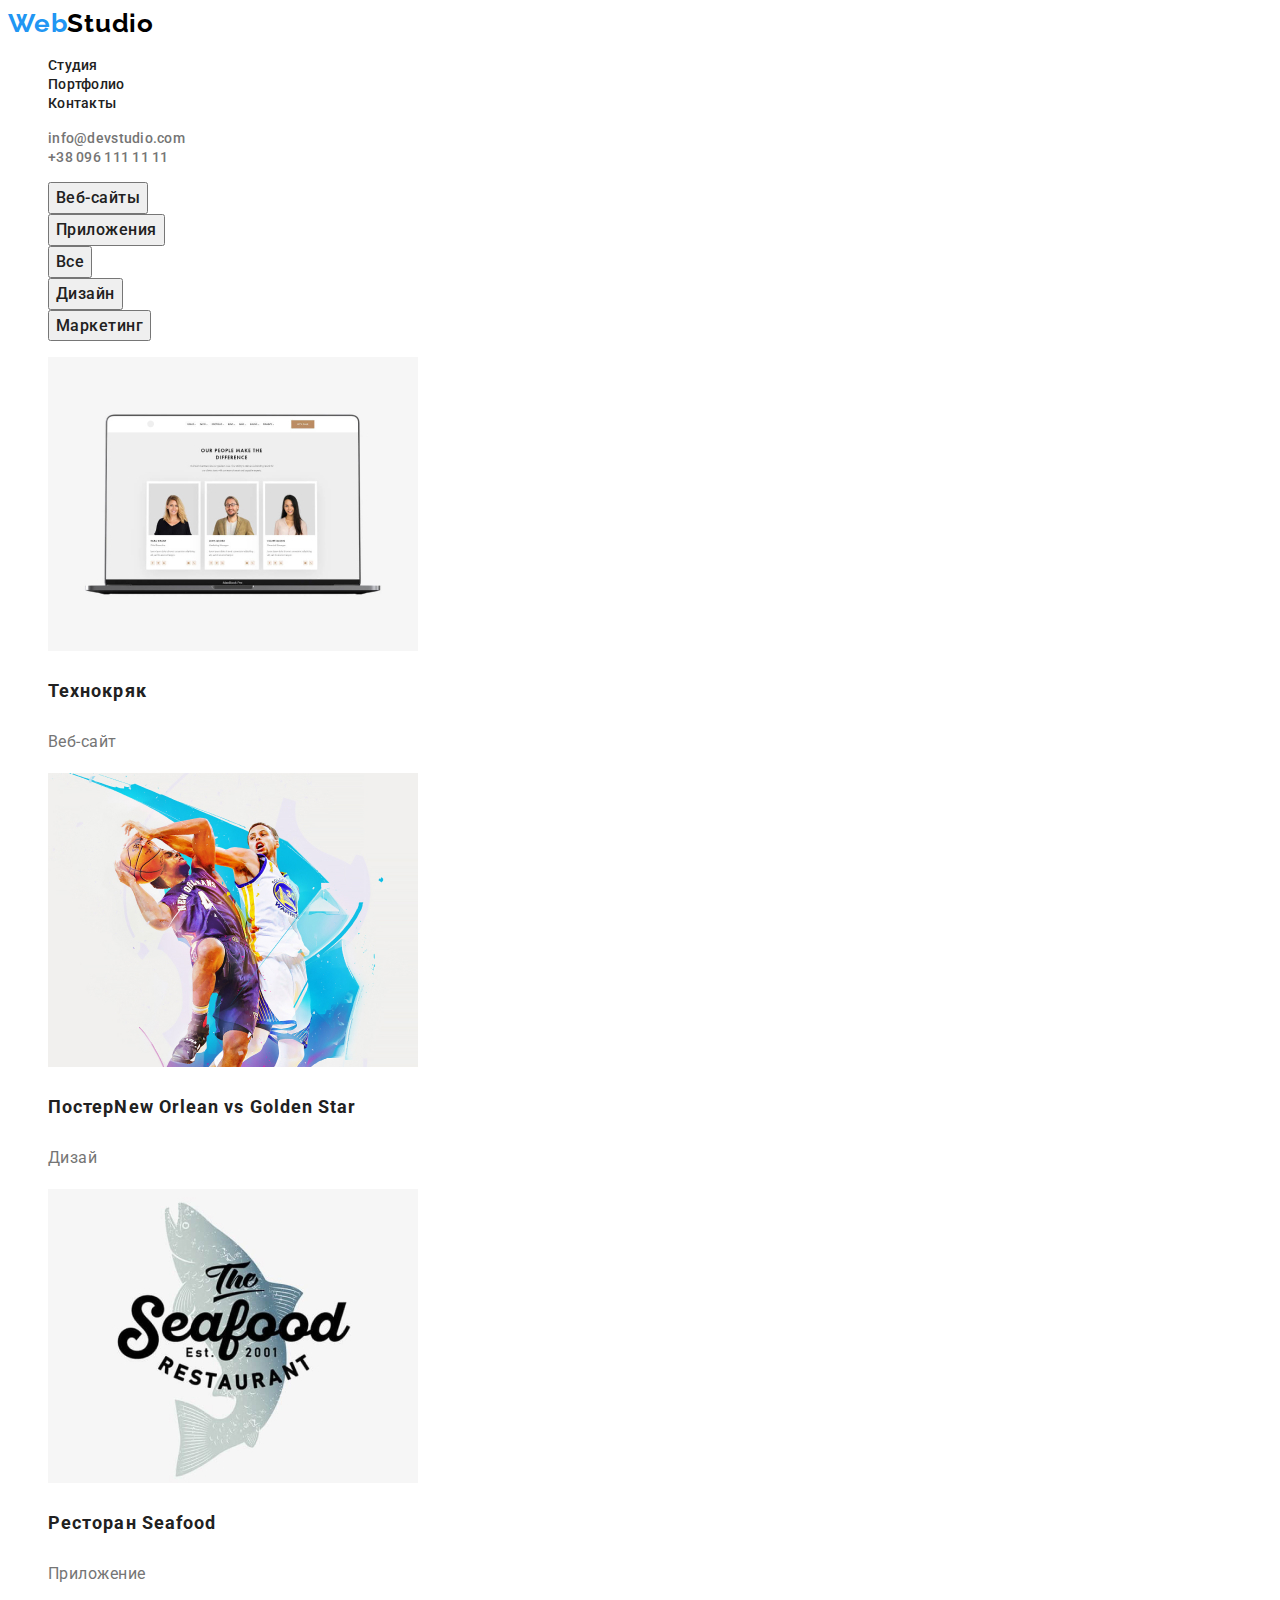
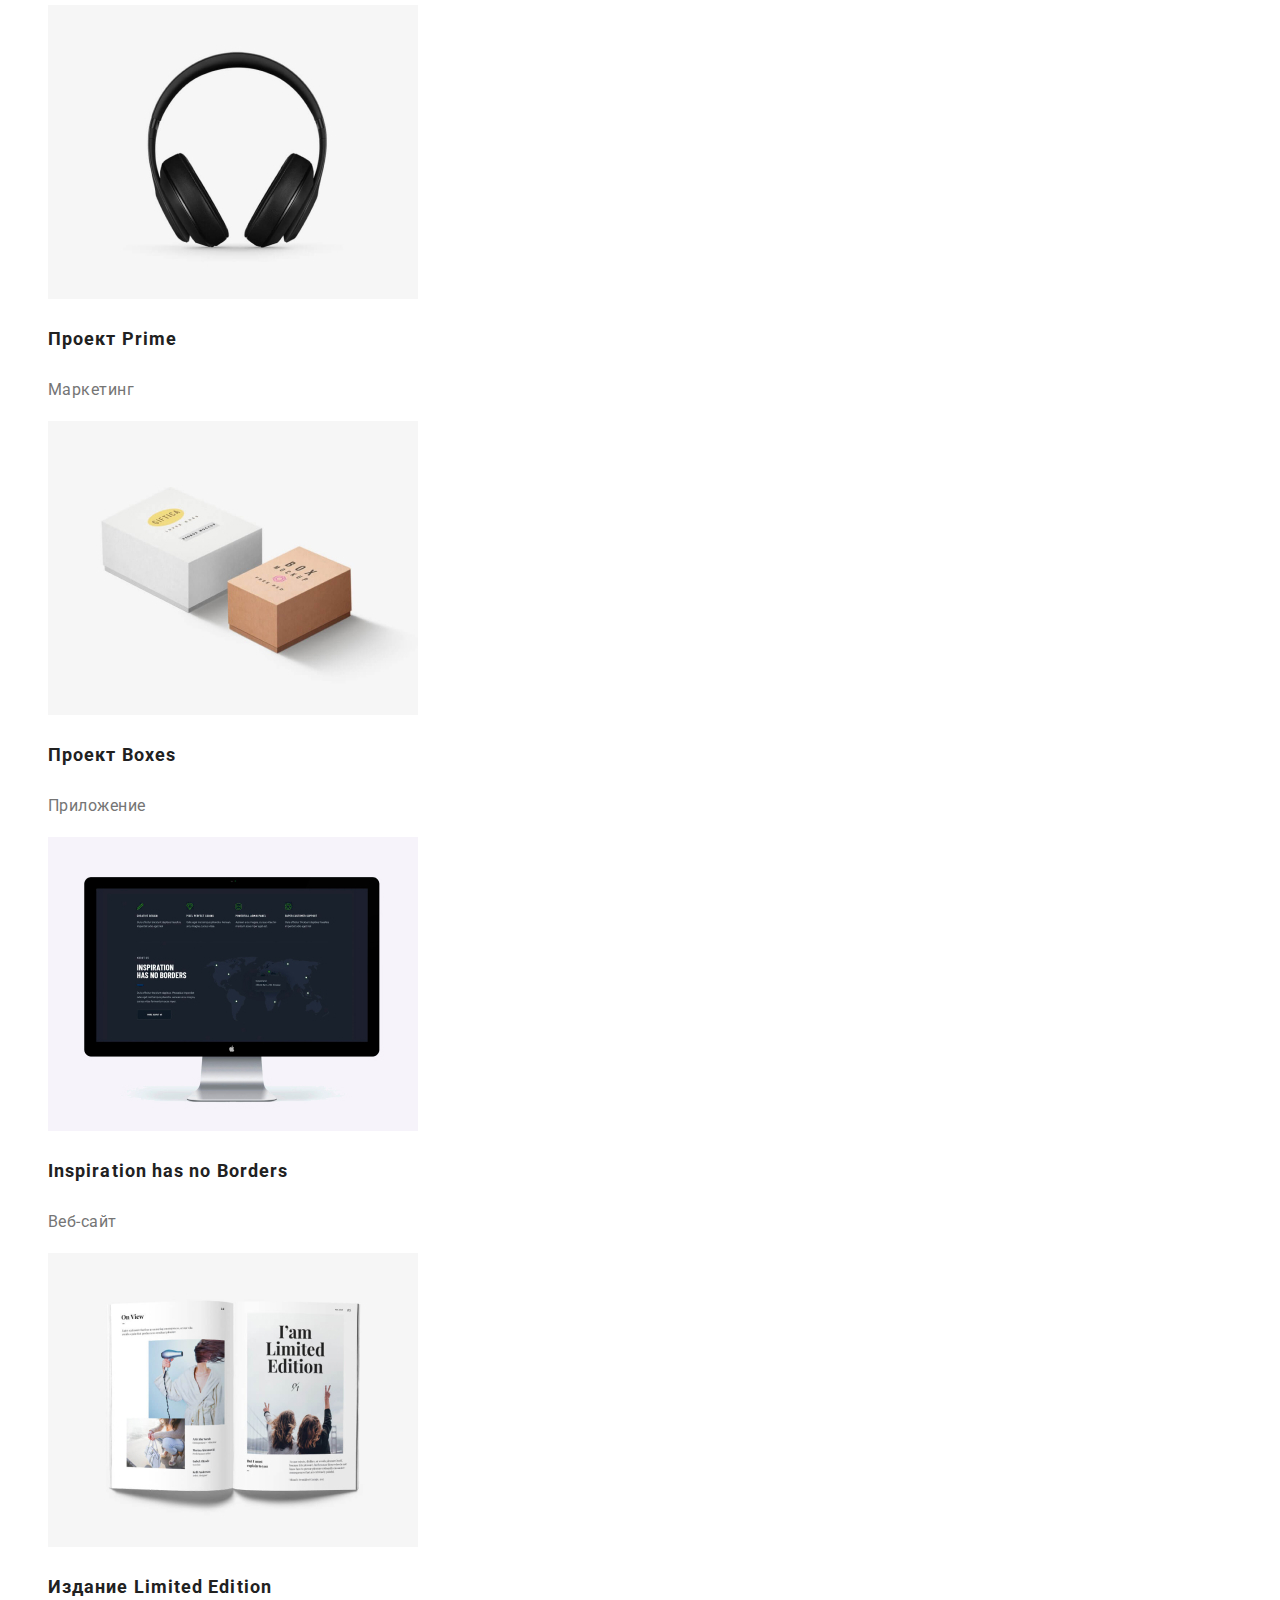
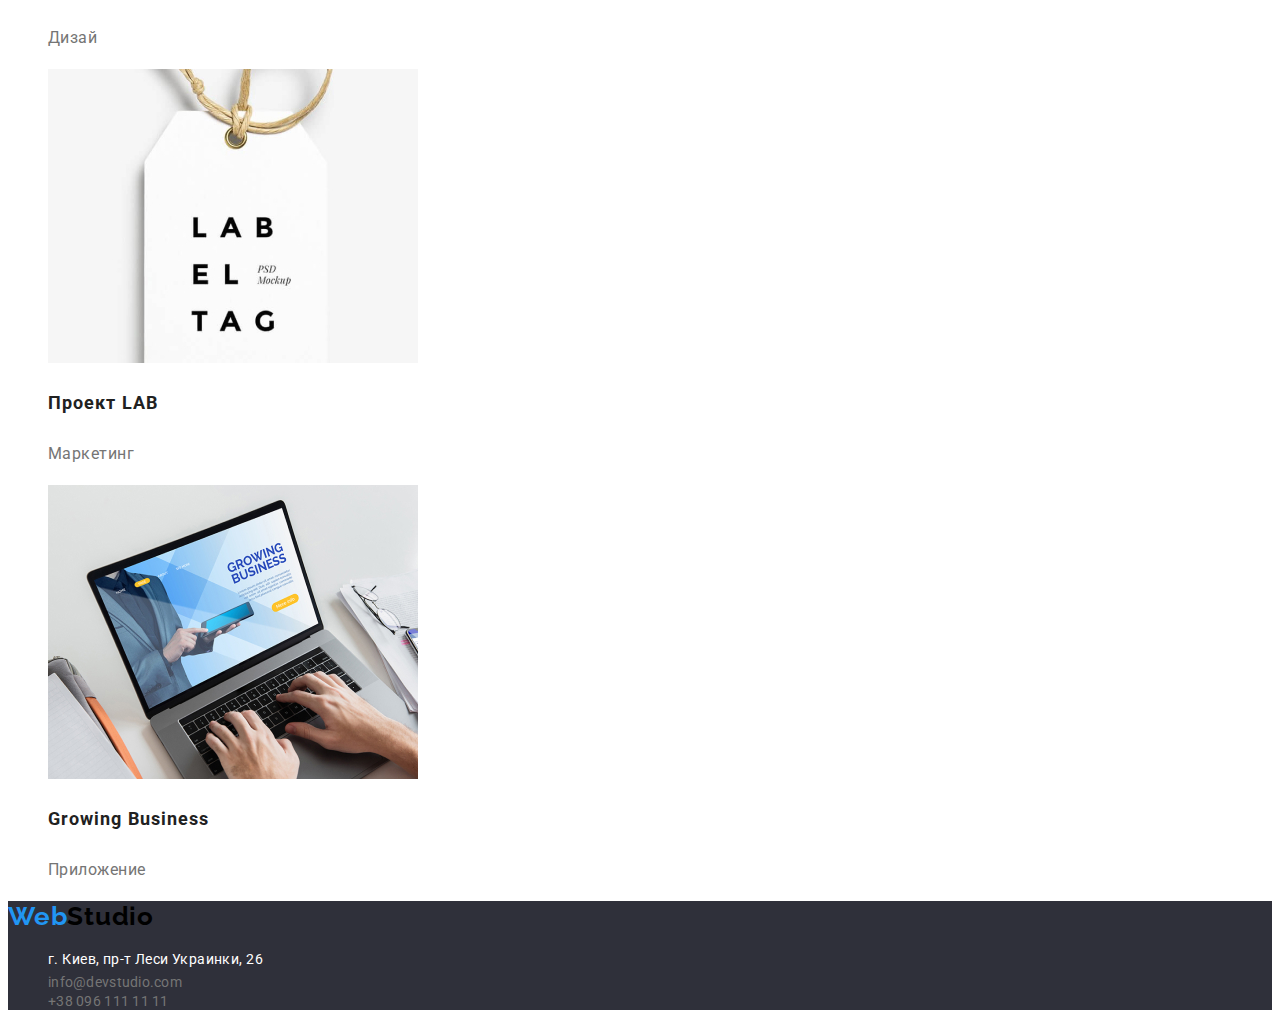
==== portfolio.html @ a0055ae8 "home3" ====
<!DOCTYPE html>
<html lang="ru">

<head>
    <meta charset="UTF-8">
    <meta http-equiv="X-UA-Compatible" content="IE=edge">
    <meta name="viewport" content="width=device-width, initial-scale=1.0">
    <title lang="en">WebStudio</title>
    <link rel="preconnect" href="https://fonts.googleapis.com">
    <link rel="preconnect" href="https://fonts.gstatic.com" crossorigin>
    <link href="https://fonts.googleapis.com/css2?family=Raleway:wght@700&family=Roboto:wght@400;500;700;900&display=swap" rel="stylesheet">
    <link rel="stylesheet" href="./css/style.css">
</head>
<body>
<header class="header cursor">
    <nav class="header-nav">
        <a href="./index.html" lang="en" class="header-first link"><span>Web</span><span
                class="list header-second">Studio</span></a>
        <ul class="list">
            <li>
                <a rel="nofollow" class="header-link link" href="./index.html" target="_blank">Студия</a>
            </li>
            <li>
                <a rel="nofollow" class="header-link link" href="./portfolio.html">Портфолио</a>
            </li>
            <li>
                <a class="header-link link" href="">Контакты</a>
            </li>
        </ul>
        <ul class="list">
            <li>
                <a class="contact header-contact link" href="mailto:info@devstudio.com">info@devstudio.com</a>
            </li>
            <li>
                <a class="contact header-contact link" href="tel:+380961111111">+38 096 111 11 11</a>
            </li>
        </ul>
    </nav>
</header>
<main>
    <section class="gallery">
        <h2 class="visually-hidden">Галерея</h2>
        <ul class="list btn">     
            <li>  
            <button class="btn btn-black btn-white btn-shadow cursor" type="button">Веб-сайты</button>
            <a href="#Веб-сайт"></a>
            </li>
            <li>
            <button class="btn btn-black btn-white btn-shadow cursor" type="button">Приложения</button>
            <a href="#Приложения"></a>
            </li>
            <li>
            <button class="btn btn-black btn-white btn-shadow cursor" type="button">Все</button>
            <a href="#Все"></a>
            </li>
            <li>
            <button class="btn btn-black btn-white btn-shadow cursor" type="button">Дизайн</button>
            <a  href="#Дизайн"></a>
            </li>
            <li>
            <button class="btn btn-black btn-white btn-shadow cursor" type="button">Маркетинг</button>
            <a href="#Маркетинг"></a>
            </li>
        </ul>
        <ul class="list gallery-list">
            <li>
                <img src="./images/1computer.jpg" alt="Computer" width="370">
                <h3 class="gallery-title">Технокряк</h3>
                <p class="gallery-text">Веб-сайт</p>
            </li>
            <li>
                <img src="./images/2basketball.jpg" alt="Basketball" width="370">
                <h3 class="gallery-title">Постер<span lang="en">New Orlean vs Golden Star</span></h3>
                <p class="gallery-text">Дизай</p>
            </li>
            <li>
                <img src="./images/3seafood.jpg" alt="Seafood" width="370">
                <h3 class="gallery-title">Ресторан <span lang="en"> Seafood</span></h3>
                <p class="gallery-text">Приложение</p>
            </li>
            <li>
                <img src="./images/4headphones.jpg" alt="Headphones" width="370">
                <h3 class="gallery-title">Проект <span lang="en">Prime</span></h3>
                <p class="gallery-text">Маркетинг</p>
            </li>
            <li>
                <img src="./images/5boxes.jpg" alt="Boxes" width="370">
                <h3 class="gallery-title">Проект <span lang="en">Boxes</span></h3>
                <p class="gallery-text">Приложение</p>
            </li>
            <li>
                <img src="./images/6monitor.jpg" alt="Monitore" width="370">
                <h3 class="gallery-title"><span lang="en">Inspiration has no Borders</span></h3>
                <p class="gallery-text">Веб-сайт</p>
            </li>
            <li>
                <img src="./images/7book.jpg" alt="Book" width="370">
                <h3 class="gallery-title">Издание <span lang="en">Limited Edition</span></h3>
                <p class="gallery-text">Дизай</p>
            </li>
            <li>
                <img src="./images/8label.jpg" alt="Label" width="370">
                <h3 class="gallery-title">Проект <span lang="en">LAB</span></h3>
                <p class="gallery-text">Маркетинг</p>
            </li>
            <li>
                <img src="./images/9work-on-computer.jpg" alt="Work on computer" width="370">
                <h3 class="gallery-title"><span lang="en">Growing Business</span></h3>
                <p class="gallery-text">Приложение</p>
            </li>
        </ul>
    </section>
</main>
<footer class="footer">
    <a href="./index.html" lang="en" class="header-first link"><span>Web</span><span class="list header-second">Studio</span></a>
    <ul class="list contact">
        <li>
            <a class="contact footer-contact-address link" rel="nofollow" href="https://goo.gl/maps/RQNWH9hSLdEnsy7u5"
                target="_blank">г. Киев, пр-т Леси Украинки, 26</a>
        </li>
        <li>
            <a class="contact footer-contact link" href="mailto:info@devstudio.com">info@devstudio.com</a>
        </li>
        <li>
            <a class="contact footer-contact link" href="tel:+380961111111">+38 096 111 11 11</a>
        </li>
    </ul>
</footer>
</body>
</html>
---- css/style.css ----
:root {
  --header-color: #ffffff;
  --primary-text-color: #757575;
  --second-text-color: #000000;
  --third-text-color: #9da4bd;
  --primary-title-color: #ffffff;
  --secondary-title-color: #212121;
  --accent-color: #2196f3;
}

body {
  font-family: "Roboto", sans-serif;
}

.visually-hidden {
  position: absolute;
  white-space: nowrap;
  width: 1px;
  height: 1px;
  overflow: hidden;
  border: 0;
  padding: 0;
  clip: rect(0 0 0 0);
  clip-path: inset(50%);
  margin: -1px;
}

.list {
  list-style: none;
}

.link {
  text-decoration: none;
}

.contact:hover,
.contact:focus {
  color: var(--accent-color);
}

.btn-shadow:hover,
.btn-shadow:focus {
  filter: drop-shadow(0px 4px 4px rgba(0, 0, 0, 0.25));
}

.cursor {
  cursor: pointer;
}
/* -------------header-------------- */

.header-first {
  font-family: Raleway, sans-serif;
  font-style: normal;
  font-weight: 700;
  font-size: 26px;
  line-height: 1.19;
  letter-spacing: 0.03em;
  color: var(--accent-color);
}

.header-second {
  color: var(--second-text-color);
}

.header-link {
  font-weight: 500;
  font-size: 14px;
  line-height: 1.14;
  letter-spacing: 0.02em;
  color: var(--secondary-title-color);
}

.header-link:hover,
.header-link:focus {
  color: var(--accent-color);
}

.header-contact {
  font-weight: 500;
  font-size: 14px;
  line-height: 1.14;
  letter-spacing: 0.02em;
  color: var(--primary-text-color);
}
/* -------------hero-------------- */

.hero-title {
  font-weight: 900;
  font-size: 44px;
  line-height: 1.36;
  text-align: center;
  letter-spacing: 0.06em;
  text-transform: uppercase;
  color: var(--primary-title-color);
}

.hero-title {
  background-color: var(--primary-text-color);
}

.hero-btn {
  font-family: Roboto, sans-serif;
  font-style: normal;
  font-weight: 700;
  font-size: 16px;
  line-height: 1.87;
  display: flex;
  align-items: center;
  text-align: center;
  letter-spacing: 0.06em;
  color: var(--primary-title-color);
  background: var(--accent-color);
}

.hero-btn {
  background-color: var(--accent-color);
}

/* -------------about-------------- */

.about-title {
  font-weight: 700;
  font-size: 14px;
  line-height: 1.14;
  letter-spacing: 0.03em;
  text-transform: uppercase;
  color: var(--secondary-title-color);
}

.about-text {
  font-weight: 400;
  font-size: 14px;
  line-height: 1.71;
  letter-spacing: 0.03em;
  color: var(--primary-text-color);
}

/* -------------project-------------- */

.project-title {
  font-weight: 700;
  font-size: 36px;
  line-height: 1.17;
  text-align: center;
  letter-spacing: 0.03em;
  color: var(--secondary-title-color);
}

/* -------------team-------------- */

.team-title {
  font-weight: 700;
  font-size: 36px;
  line-height: 1.17;
  text-align: center;
  letter-spacing: 0.03em;
  color: var(--secondary-title-color);
}

.team-name {
  font-weight: 500;
  font-size: 16px;
  line-height: 1.19;
  text-align: center;
  letter-spacing: 0.03em;
  color: var(--secondary-title-color);
}

.team-text {
  font-weight: 400;
  font-size: 16px;
  line-height: 1.19;
  text-align: center;
  letter-spacing: 0.03em;
  color: var(--primary-text-color);
}

/* -------------footer-------------- */

.footer-contact {
  font-weight: 400;
  font-size: 14px;
  line-height: 1.14;
  letter-spacing: 0.02em;
  color: var(--primary-text-color);
}

.footer-contact-address {
  font-weight: 400;
  font-size: 14px;
  line-height: 1.71;
  letter-spacing: 0.03em;
  color: var(--header-color);
}

.footer {
  background-color: #2f303a;
}

/* -------------portfolio-------------- */

/* -------------btn-------------- */

.btn-black {
  font-family: Roboto, sans-serif;
  font-style: normal;
  font-weight: 500;
  font-size: 16px;
  line-height: 1.62;
  text-align: center;
  letter-spacing: 0.03em;
  color: var(--secondary-title-color);
}

.btn-white:focus,
.btn-white:hover {
  font-family: Roboto, sans-serif;
  font-style: normal;
  font-weight: 500;
  font-size: 16px;
  line-height: 1.62;
  text-align: center;
  letter-spacing: 0.03em;
  color: var(--header-color);
  background-color: var(--accent-color);
}

/* -------------gallery-------------- */

.gallery-title {
  font-weight: 700;
  font-size: 18px;
  line-height: 2;
  letter-spacing: 0.06em;
  color: var(--secondary-title-color);
}

.gallery-text {
  font-weight: 400;
  font-size: 16px;
  line-height: 1.87;
  letter-spacing: 0.03em;
  color: var(--primary-text-color);
}
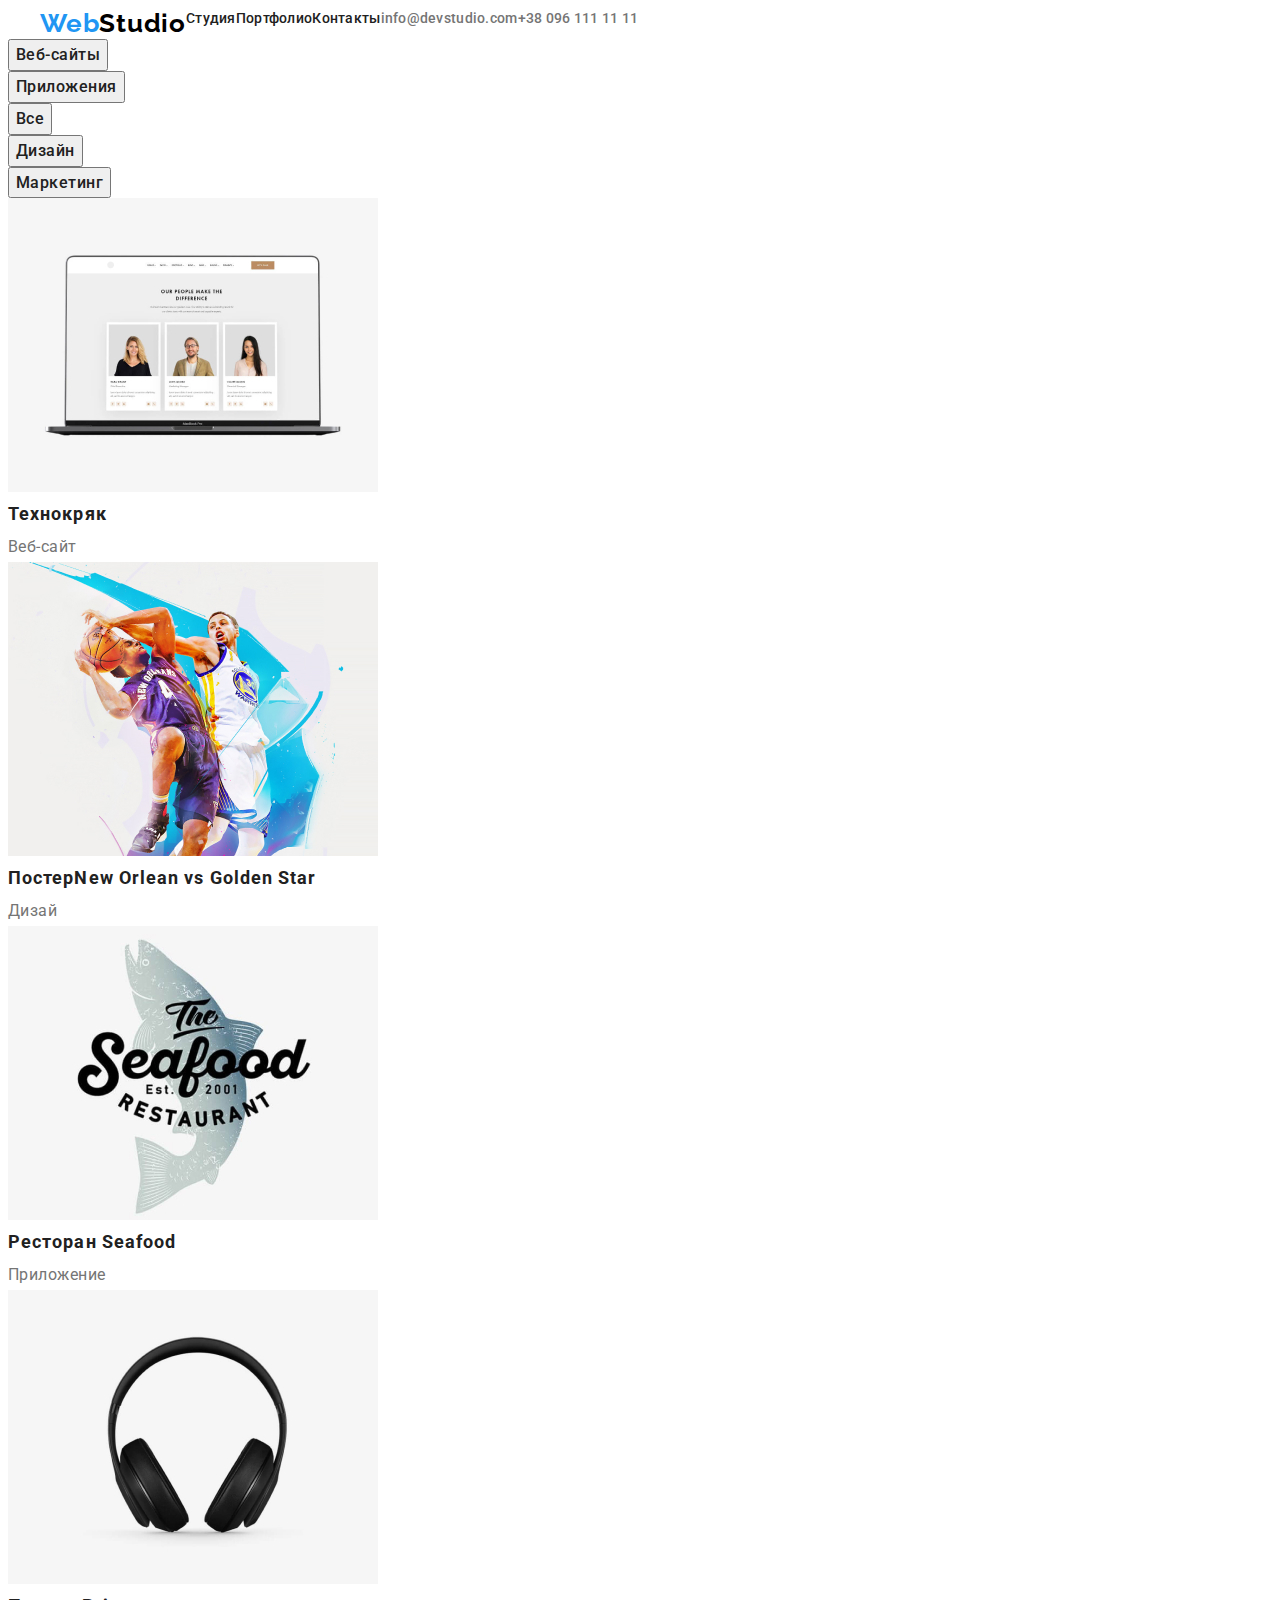
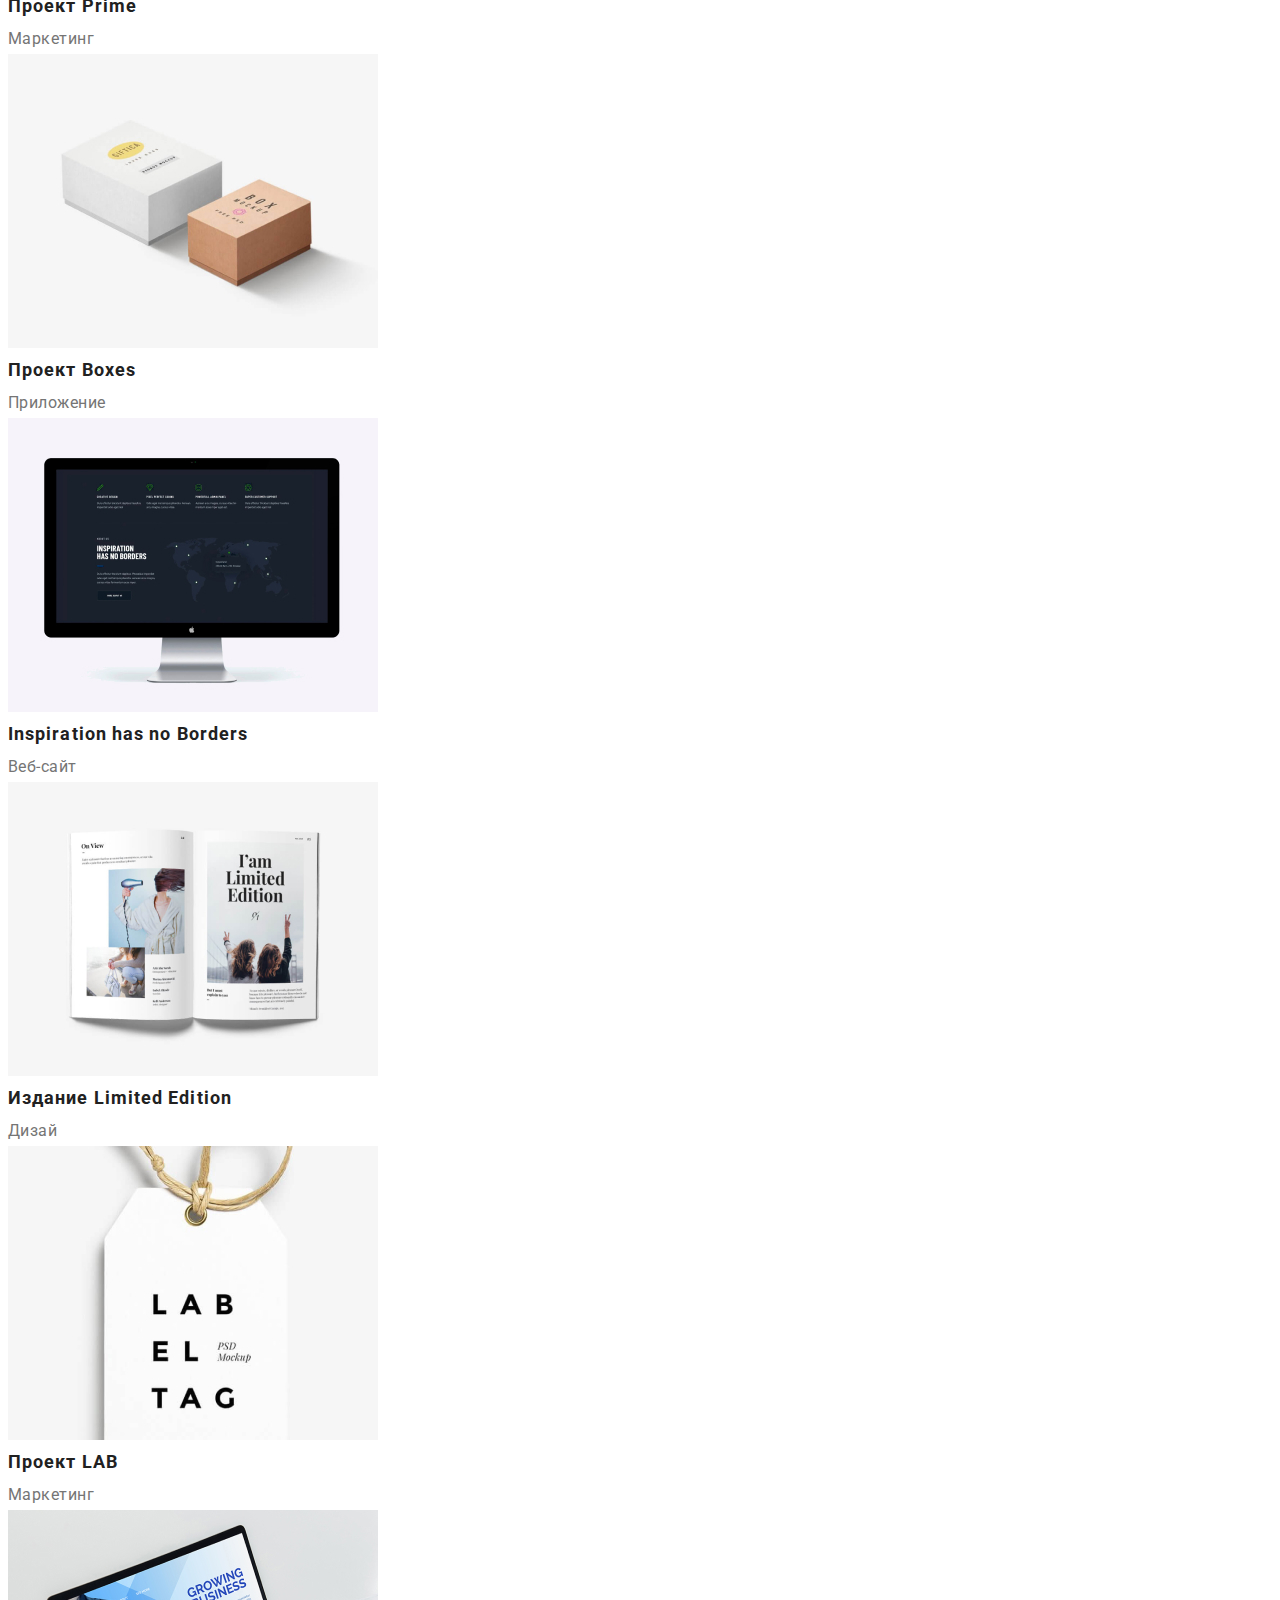
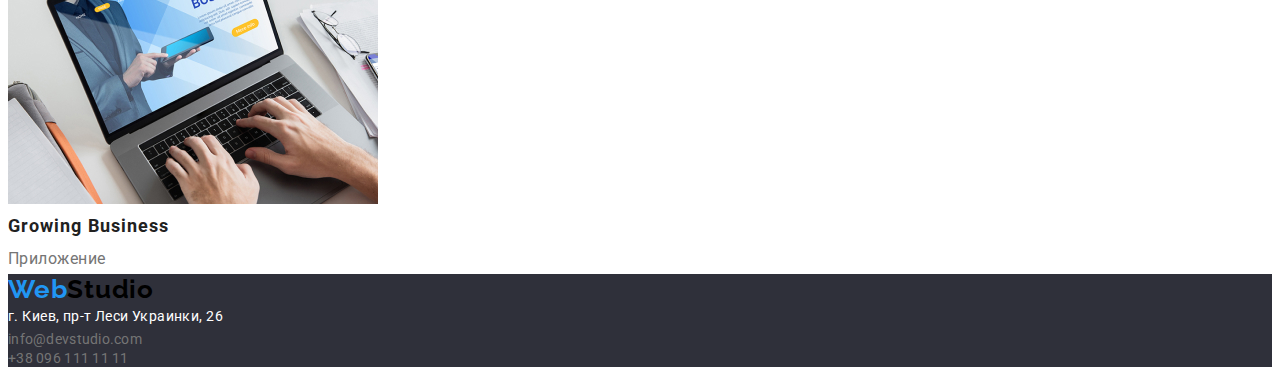
==== commit 22b66145: "рщьу3" ====
--- a/portfolio.html
+++ b/portfolio.html
@@ -9,14 +9,18 @@
     <link rel="preconnect" href="https://fonts.googleapis.com">
     <link rel="preconnect" href="https://fonts.gstatic.com" crossorigin>
     <link href="https://fonts.googleapis.com/css2?family=Raleway:wght@700&family=Roboto:wght@400;500;700;900&display=swap" rel="stylesheet">
+    <link rel="stylesheet" href="https://cdnjs.cloudflare.com/ajax/libs/modern-normalize/1.1.0/modern-normalize.min.css"
+        integrity="sha512-wpPYUAdjBVSE4KJnH1VR1HeZfpl1ub8YT/NKx4PuQ5NmX2tKuGu6U/JRp5y+Y8XG2tV+wKQpNHVUX03MfMFn9Q=="
+        crossorigin="anonymous" referrerpolicy="no-referrer" />
     <link rel="stylesheet" href="./css/style.css">
 </head>
 <body>
 <header class="header cursor">
+    <div class="container header-container">
     <nav class="header-nav">
         <a href="./index.html" lang="en" class="header-first link"><span>Web</span><span
                 class="list header-second">Studio</span></a>
-        <ul class="list">
+        <ul class="menu-list list">
             <li>
                 <a rel="nofollow" class="header-link link" href="./index.html" target="_blank">Студия</a>
             </li>
@@ -27,7 +31,7 @@
                 <a class="header-link link" href="">Контакты</a>
             </li>
         </ul>
-        <ul class="list">
+        <ul class="header-conntacts list">
             <li>
                 <a class="contact header-contact link" href="mailto:info@devstudio.com">info@devstudio.com</a>
             </li>
@@ -36,6 +40,7 @@
             </li>
         </ul>
     </nav>
+    </div>
 </header>
 <main>
     <section class="gallery">
--- a/css/style.css
+++ b/css/style.css
@@ -8,10 +8,31 @@
   --accent-color: #2196f3;
 }
 
+p,
+h1,
+h2,
+h3,
+h4,
+h5,
+h6 {
+  margin: 0;
+}
+
+ul {
+  margin: 0;
+  padding: 0;
+}
+
 body {
   font-family: "Roboto", sans-serif;
 }
 
+.container {
+  width: 1200px;
+  padding-left: 15px;
+  padding-right: 15px;
+  margin: 0 auto;
+}
 .visually-hidden {
   position: absolute;
   white-space: nowrap;
@@ -46,7 +67,28 @@
 .cursor {
   cursor: pointer;
 }
+
 /* -------------header-------------- */
+
+.menu-list {
+  display: flex;
+}
+
+.header-nav {
+  display: flex;
+}
+
+.header-container {
+  display: flex;
+}
+
+.header-conntacts {
+  display: flex;
+}
+
+.header-conntacts {
+  margin-left: auto;
+}
 
 .header-first {
   font-family: Raleway, sans-serif;
@@ -82,6 +124,7 @@
   letter-spacing: 0.02em;
   color: var(--primary-text-color);
 }
+
 /* -------------hero-------------- */
 
 .hero-title {
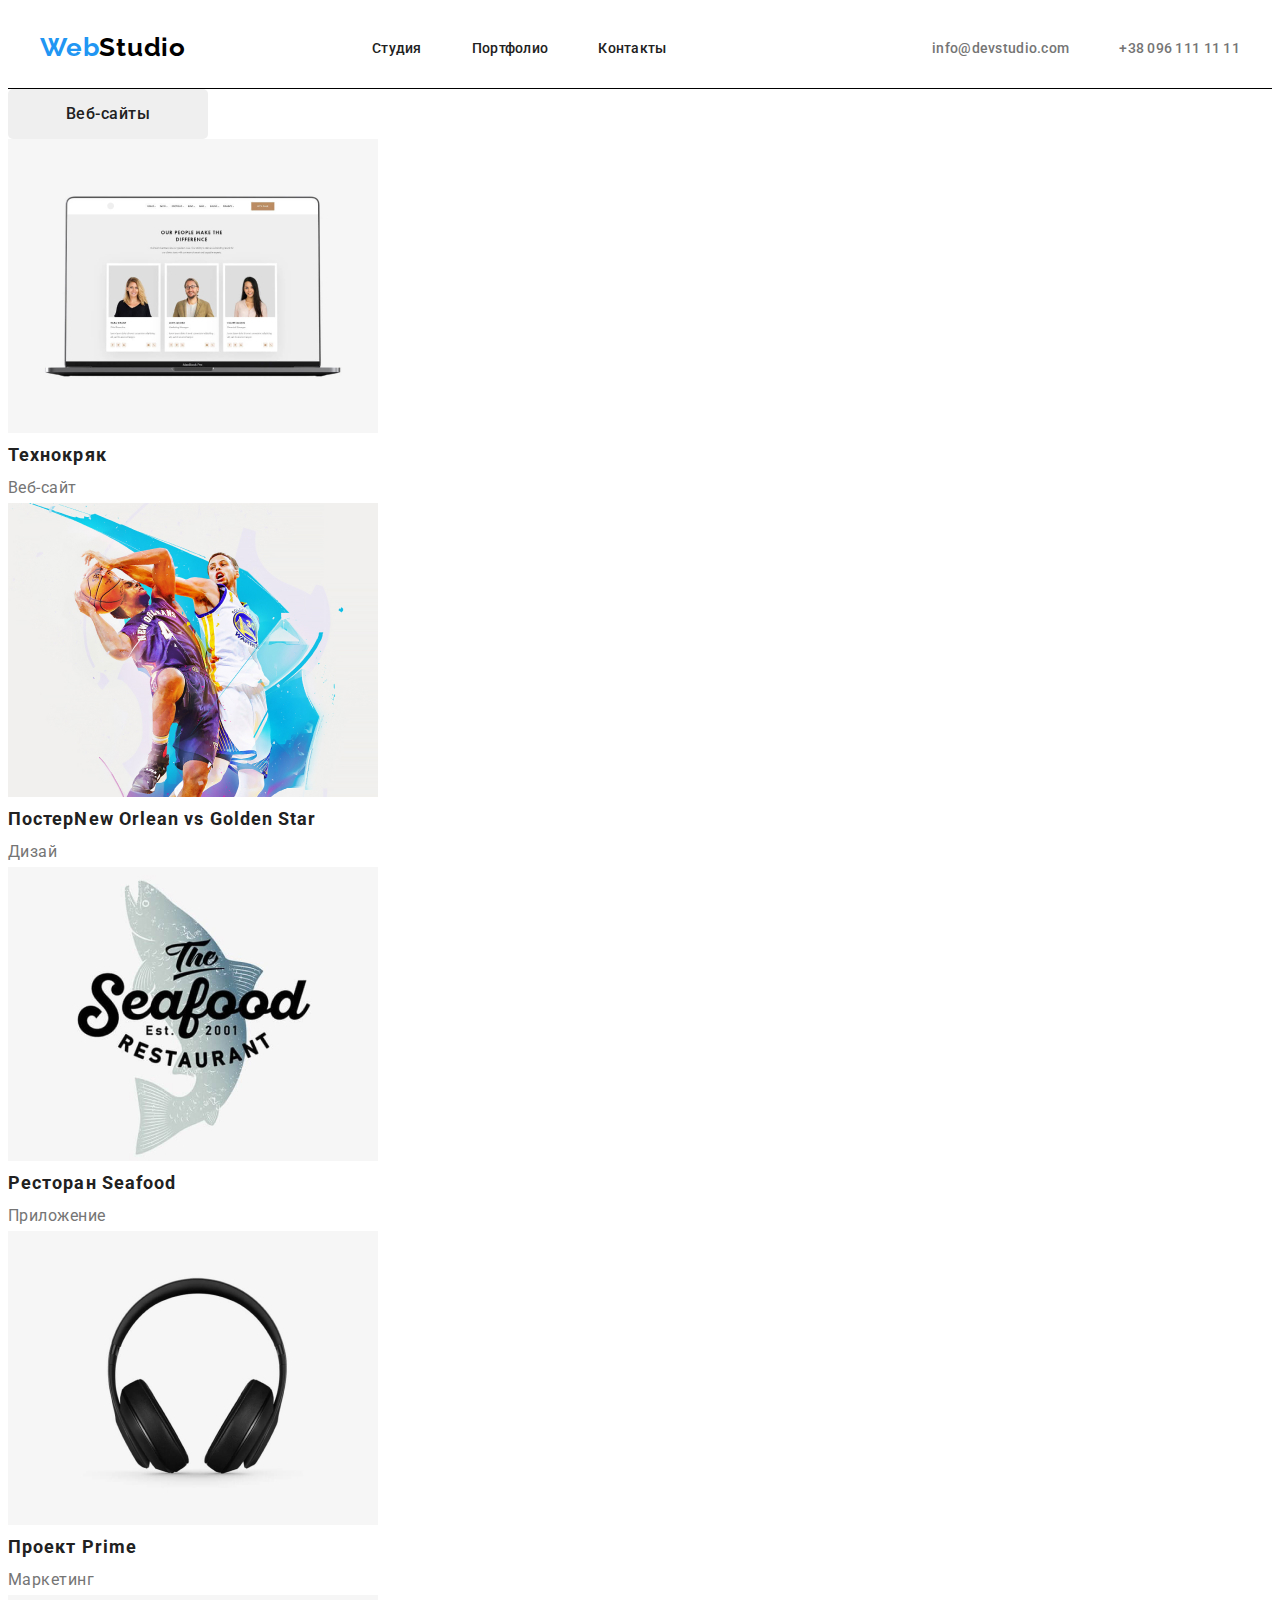
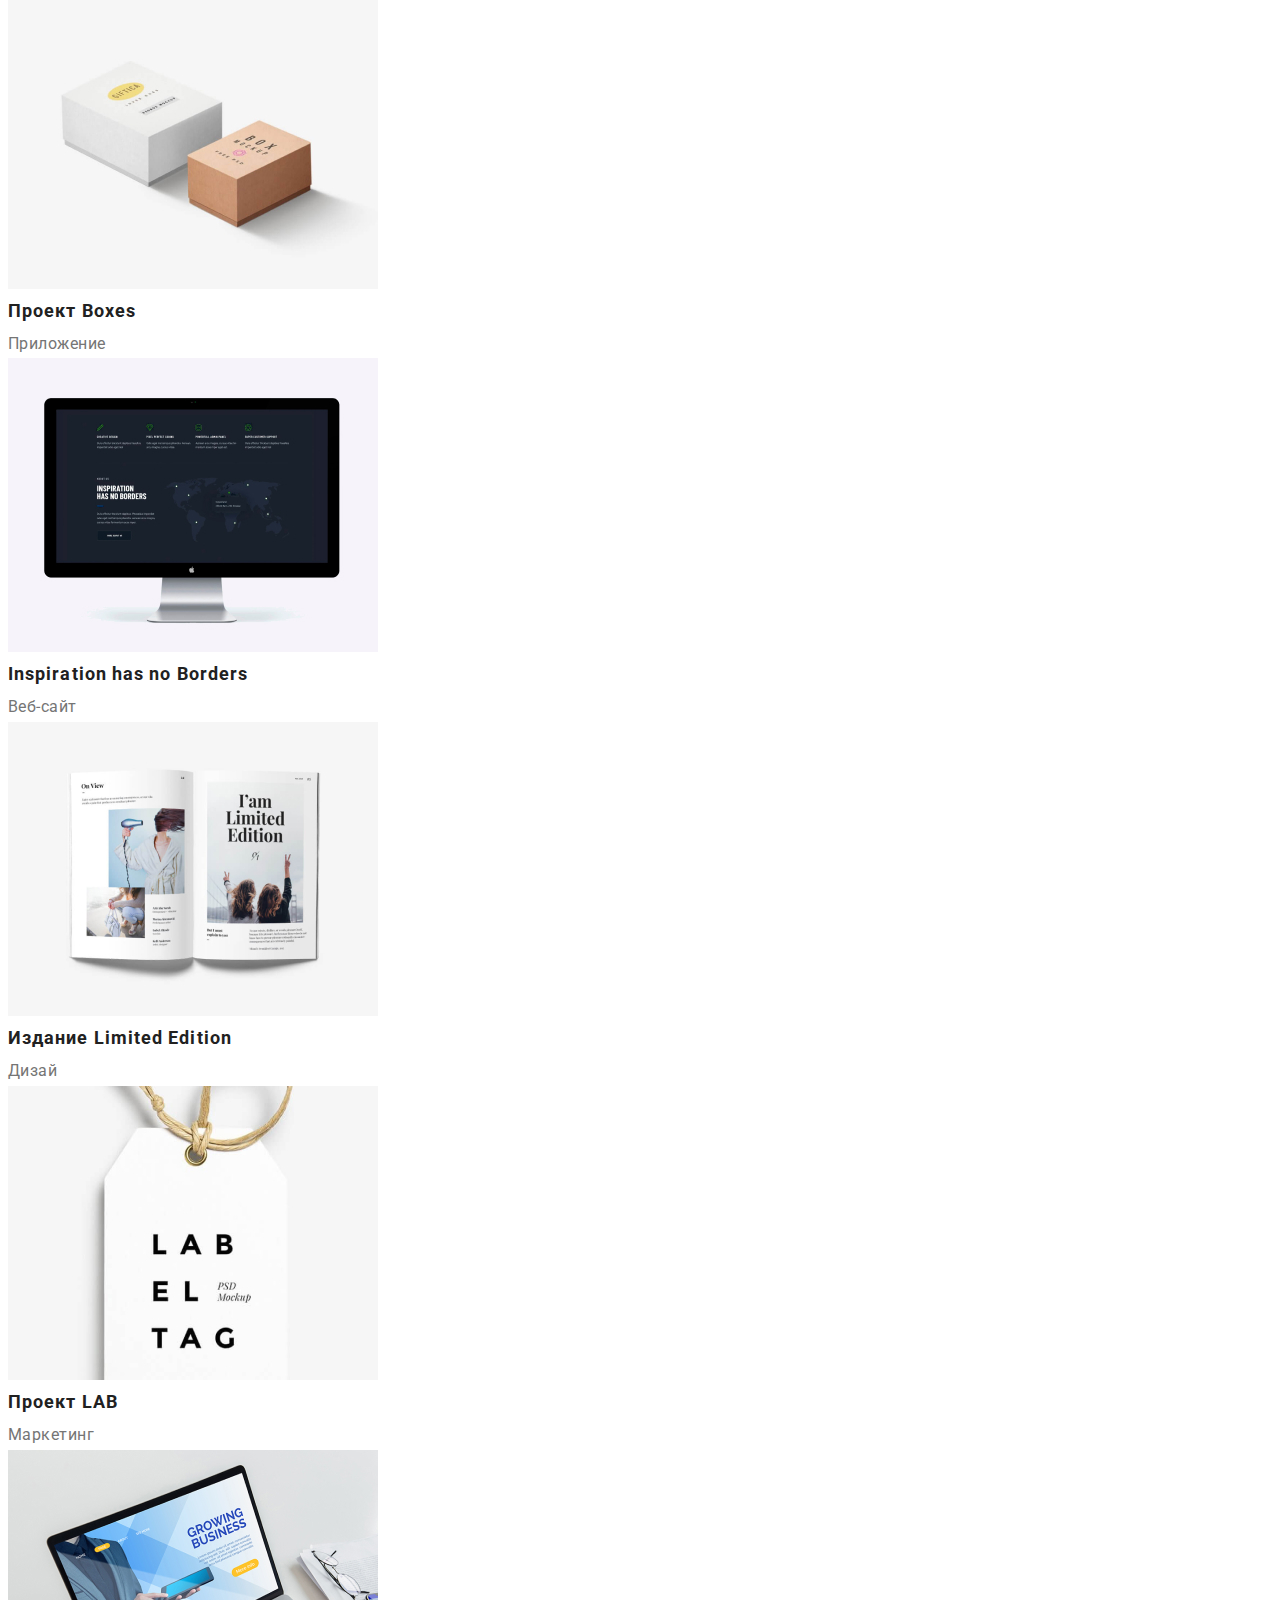
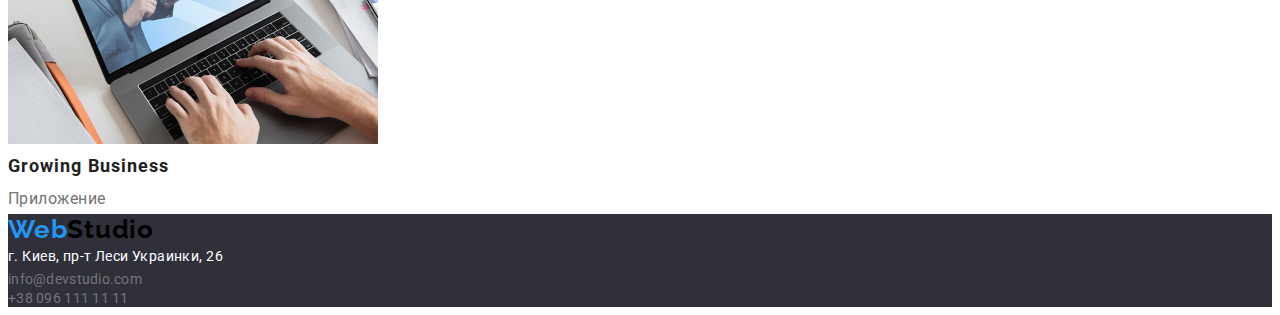
==== commit 7ba6ce42: "hom3" ====
--- a/portfolio.html
+++ b/portfolio.html
@@ -17,29 +17,29 @@
 <body>
 <header class="header cursor">
     <div class="container header-container">
-    <nav class="header-nav">
-        <a href="./index.html" lang="en" class="header-first link"><span>Web</span><span
-                class="list header-second">Studio</span></a>
-        <ul class="menu-list list">
-            <li>
-                <a rel="nofollow" class="header-link link" href="./index.html" target="_blank">Студия</a>
-            </li>
-            <li>
-                <a rel="nofollow" class="header-link link" href="./portfolio.html">Портфолио</a>
-            </li>
-            <li>
-                <a class="header-link link" href="">Контакты</a>
-            </li>
-        </ul>
+        <nav class="header-nav">
+            <a href="./index.html" lang="en" class="header-first link"><span>Web</span><span
+                    class="list header-second">Studio</span></a>
+            <ul class="menu-list list">
+                <li class="nav-item">
+                    <a rel="nofollow" class="header-link link" href="./index.html" target="_blank">Студия</a>
+                </li>
+                <li class="nav-item">
+                    <a rel="nofollow" class="header-link link" href="./portfolio.html">Портфолио</a>
+                </li>
+                <li class="nav-item">
+                    <a class="header-link link" href="">Контакты</a>
+                </li>
+            </ul>
+        </nav>
         <ul class="header-conntacts list">
-            <li>
+            <li class="nav-item">
                 <a class="contact header-contact link" href="mailto:info@devstudio.com">info@devstudio.com</a>
             </li>
-            <li>
+            <li class="nav-item">
                 <a class="contact header-contact link" href="tel:+380961111111">+38 096 111 11 11</a>
             </li>
         </ul>
-    </nav>
     </div>
 </header>
 <main>
--- a/css/style.css
+++ b/css/style.css
@@ -76,6 +76,7 @@
 
 .header-nav {
   display: flex;
+  align-items: center;
 }
 
 .header-container {
@@ -88,6 +89,22 @@
 
 .header-conntacts {
   margin-left: auto;
+  align-items: center;
+}
+
+.header-first,
+.header-second {
+  margin-right: 93px;
+}
+
+.nav-item:not(:last-child) {
+  margin-right: 50px;
+}
+
+.header {
+  padding-top: 24px;
+  padding-bottom: 25px;
+  border-bottom: 1px solid #000;
 }
 
 .header-first {
@@ -137,10 +154,6 @@
   color: var(--primary-title-color);
 }
 
-.hero-title {
-  background-color: var(--primary-text-color);
-}
-
 .hero-btn {
   font-family: Roboto, sans-serif;
   font-style: normal;
@@ -159,9 +172,43 @@
   background-color: var(--accent-color);
 }
 
+.btn {
+  border: 1px var(--second-text-color);
+  border-radius: 5px;
+  min-width: 200px;
+  margin: 0 auto;
+  height: 50px;
+}
+
+.hero {
+  min-width: 1600px;
+  height: 600px;
+  background-color: #2f303a;
+  display: flex;
+  align-items: center;
+  margin-inline: auto;
+}
+
 /* -------------about-------------- */
 
+.about-list {
+  display: flex;
+  align-items: center;
+}
+
+.about-container {
+  width: 270px;
+  height: 101px;
+  left: 815px;
+  top: 774px;
+}
+
 .about-title {
+  margin-top: 94px;
+  margin-right: 30px;
+}
+
+.about-title {
   font-weight: 700;
   font-size: 14px;
   line-height: 1.14;
@@ -179,6 +226,11 @@
 }
 
 /* -------------project-------------- */
+
+.project-title {
+  display: flex;
+  margin-top: 30px;
+}
 
 .project-title {
   font-weight: 700;
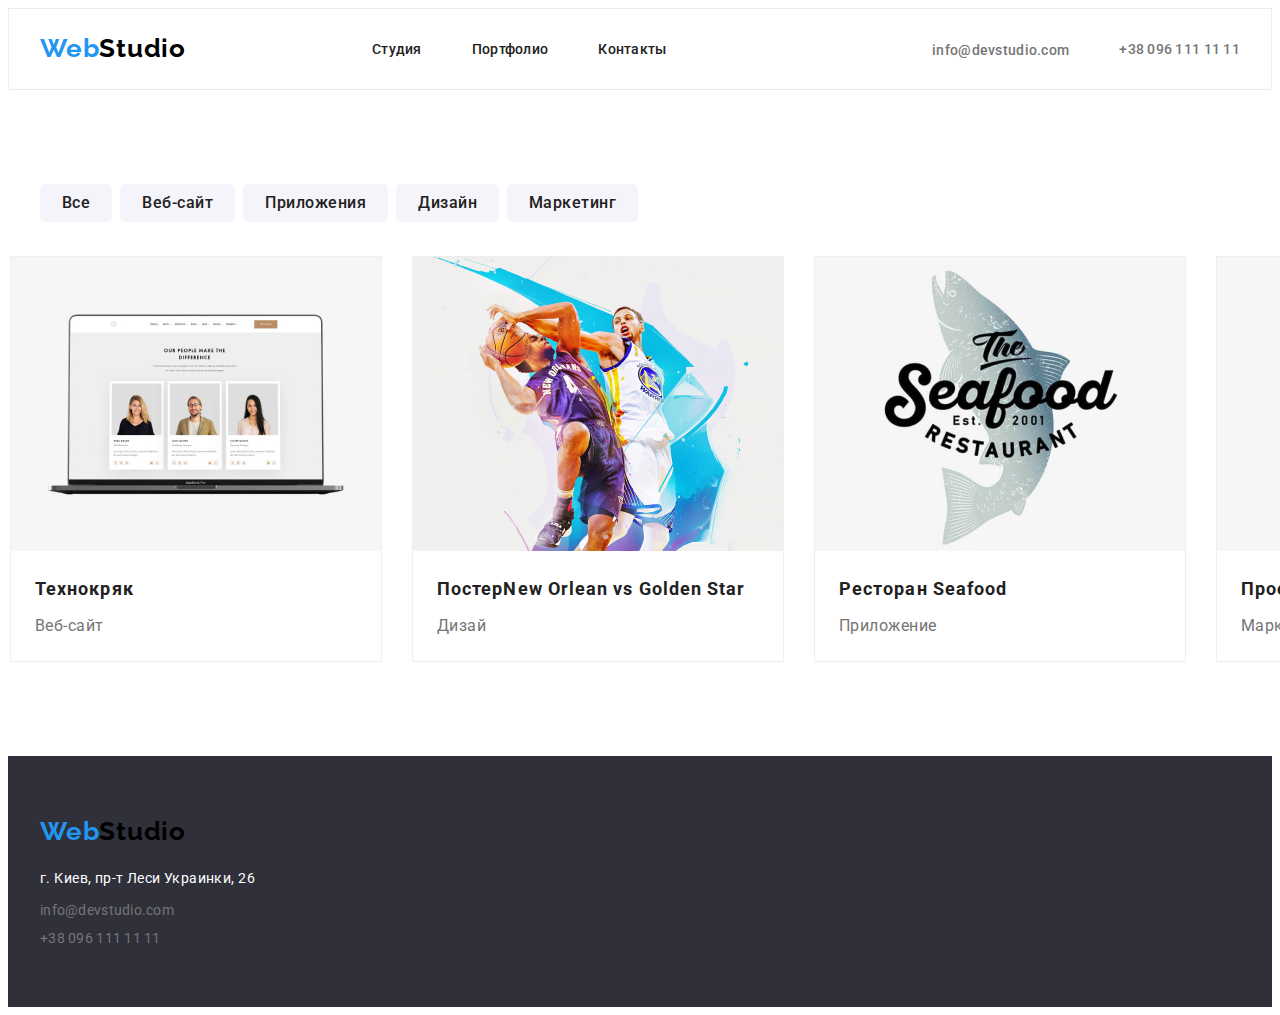
==== commit f5163f79: "home3" ====
--- a/portfolio.html
+++ b/portfolio.html
@@ -44,92 +44,115 @@
 </header>
 <main>
     <section class="gallery">
+        <div class="container gallery-container">
         <h2 class="visually-hidden">Галерея</h2>
-        <ul class="list btn">     
-            <li>  
-            <button class="btn btn-black btn-white btn-shadow cursor" type="button">Веб-сайты</button>
+        <ul class="list btn btn-container">     
+            <li class="btn-portfolio">  
+            <button class="btn btn-item btn-black btn-white btn-shadow cursor" type="button">Все</button>
             <a href="#Веб-сайт"></a>
             </li>
-            <li>
-            <button class="btn btn-black btn-white btn-shadow cursor" type="button">Приложения</button>
+            <li class="btn-portfolio">
+            <button class="btn btn-item btn-black btn-white btn-shadow cursor" type="button">Веб-сайт</button>
             <a href="#Приложения"></a>
             </li>
-            <li>
-            <button class="btn btn-black btn-white btn-shadow cursor" type="button">Все</button>
+            <li class="btn-portfolio">
+            <button class="btn btn-item btn-black btn-white btn-shadow cursor" type="button">Приложения</button>
             <a href="#Все"></a>
             </li>
-            <li>
-            <button class="btn btn-black btn-white btn-shadow cursor" type="button">Дизайн</button>
+            <li class="btn-portfolio">
+            <button class="btn btn-item btn-black btn-white btn-shadow cursor" type="button">Дизайн</button>
             <a  href="#Дизайн"></a>
             </li>
-            <li>
-            <button class="btn btn-black btn-white btn-shadow cursor" type="button">Маркетинг</button>
+            <li class="btn-portfolio">
+            <button class="btn btn-item btn-black btn-white btn-shadow cursor" type="button">Маркетинг</button>
             <a href="#Маркетинг"></a>
             </li>
         </ul>
         <ul class="list gallery-list">
-            <li>
+            <li class="gallery-item">
+                <a class="link" href="">
                 <img src="./images/1computer.jpg" alt="Computer" width="370">
                 <h3 class="gallery-title">Технокряк</h3>
                 <p class="gallery-text">Веб-сайт</p>
+                </a>
             </li>
-            <li>
+            <li class="gallery-item">
+                <a class="link" href="">
                 <img src="./images/2basketball.jpg" alt="Basketball" width="370">
                 <h3 class="gallery-title">Постер<span lang="en">New Orlean vs Golden Star</span></h3>
                 <p class="gallery-text">Дизай</p>
+                </a>
             </li>
-            <li>
+            <li class="gallery-item">
+                <a class="link" href="">
                 <img src="./images/3seafood.jpg" alt="Seafood" width="370">
                 <h3 class="gallery-title">Ресторан <span lang="en"> Seafood</span></h3>
                 <p class="gallery-text">Приложение</p>
+                </a>
             </li>
-            <li>
+            <li class="gallery-item">
+                <a class="link" href="">
                 <img src="./images/4headphones.jpg" alt="Headphones" width="370">
                 <h3 class="gallery-title">Проект <span lang="en">Prime</span></h3>
                 <p class="gallery-text">Маркетинг</p>
+                </a>
             </li>
-            <li>
+            <li class="gallery-item">
+                <a class="link" href="">
                 <img src="./images/5boxes.jpg" alt="Boxes" width="370">
                 <h3 class="gallery-title">Проект <span lang="en">Boxes</span></h3>
                 <p class="gallery-text">Приложение</p>
+                </a>
             </li>
-            <li>
+            <li class="gallery-item">
+                <a class="link" href="">
                 <img src="./images/6monitor.jpg" alt="Monitore" width="370">
                 <h3 class="gallery-title"><span lang="en">Inspiration has no Borders</span></h3>
                 <p class="gallery-text">Веб-сайт</p>
+                </a>
             </li>
-            <li>
+            <li class="gallery-item">
+                <a class="link" href="">
                 <img src="./images/7book.jpg" alt="Book" width="370">
                 <h3 class="gallery-title">Издание <span lang="en">Limited Edition</span></h3>
                 <p class="gallery-text">Дизай</p>
+                </a>
             </li>
-            <li>
+            <li class="gallery-item">
+                <a class="link" href="">
                 <img src="./images/8label.jpg" alt="Label" width="370">
                 <h3 class="gallery-title">Проект <span lang="en">LAB</span></h3>
                 <p class="gallery-text">Маркетинг</p>
+                </a>
             </li>
-            <li>
+            <li class="gallery-item">
+                <a class="link" href="">
                 <img src="./images/9work-on-computer.jpg" alt="Work on computer" width="370">
                 <h3 class="gallery-title"><span lang="en">Growing Business</span></h3>
                 <p class="gallery-text">Приложение</p>
+                </a>
             </li>
         </ul>
+        </div>
     </section>
 </main>
-<footer class="footer">
-    <a href="./index.html" lang="en" class="header-first link"><span>Web</span><span class="list header-second">Studio</span></a>
-    <ul class="list contact">
-        <li>
-            <a class="contact footer-contact-address link" rel="nofollow" href="https://goo.gl/maps/RQNWH9hSLdEnsy7u5"
-                target="_blank">г. Киев, пр-т Леси Украинки, 26</a>
-        </li>
-        <li>
-            <a class="contact footer-contact link" href="mailto:info@devstudio.com">info@devstudio.com</a>
-        </li>
-        <li>
-            <a class="contact footer-contact link" href="tel:+380961111111">+38 096 111 11 11</a>
-        </li>
-    </ul>
+<footer class="footer footer-portfolio">
+    <div class="container  name-studio">
+        <a href="./index.html" lang="en" class="header-first link"><span>Web</span><span
+                class="list header-second">Studio</span></a>
+        <ul class="list contact contact-footer">
+            <li>
+                <a class="contact footer-contact-address link" rel="nofollow"
+                    href="https://goo.gl/maps/RQNWH9hSLdEnsy7u5" target="_blank">г. Киев, пр-т Леси Украинки, 26</a>
+            </li>
+            <li class="contact-footer-information">
+                <a class="contact footer-contact link" href="mailto:info@devstudio.com">info@devstudio.com</a>
+            </li>
+            <li class="contact-footer-information">
+                <a class="contact footer-contact link" href="tel:+380961111111">+38 096 111 11 11</a>
+            </li>
+        </ul>
+    </div>
 </footer>
 </body>
 </html>--- a/css/style.css
+++ b/css/style.css
@@ -23,6 +23,10 @@
   padding: 0;
 }
 
+img {
+  display: block;
+}
+
 body {
   font-family: "Roboto", sans-serif;
 }
@@ -33,6 +37,7 @@
   padding-right: 15px;
   margin: 0 auto;
 }
+
 .visually-hidden {
   position: absolute;
   white-space: nowrap;
@@ -99,12 +104,13 @@
 
 .nav-item:not(:last-child) {
   margin-right: 50px;
+  height: 16px;
 }
 
 .header {
   padding-top: 24px;
   padding-bottom: 25px;
-  border-bottom: 1px solid #000;
+  border: 1px solid #ececec;
 }
 
 .header-first {
@@ -143,6 +149,10 @@
 }
 
 /* -------------hero-------------- */
+
+.hero-title {
+  padding-top: 200px;
+}
 
 .hero-title {
   font-weight: 900;
@@ -172,19 +182,23 @@
   background-color: var(--accent-color);
 }
 
-.btn {
+.btn-index {
   border: 1px var(--second-text-color);
   border-radius: 5px;
   min-width: 200px;
   margin: 0 auto;
   height: 50px;
+  padding-top: 10px;
+  padding-right: 32px;
+  padding-bottom: 10px;
+  padding-left: 32px;
+  margin-top: 30px;
 }
 
 .hero {
   min-width: 1600px;
+  background-color: #2f303a;
   height: 600px;
-  background-color: #2f303a;
-  display: flex;
   align-items: center;
   margin-inline: auto;
 }
@@ -192,19 +206,12 @@
 /* -------------about-------------- */
 
 .about-list {
-  display: flex;
-  align-items: center;
-}
-
-.about-container {
-  width: 270px;
-  height: 101px;
-  left: 815px;
-  top: 774px;
-}
-
-.about-title {
-  margin-top: 94px;
+  padding-top: 94px;
+  display: flex;
+  align-items: center;
+}
+
+.about-container:not(:last-child) {
   margin-right: 30px;
 }
 
@@ -222,14 +229,27 @@
   font-size: 14px;
   line-height: 1.71;
   letter-spacing: 0.03em;
+  margin-top: 10px;
   color: var(--primary-text-color);
 }
 
 /* -------------project-------------- */
 
 .project-title {
-  display: flex;
-  margin-top: 30px;
+  border: 64px;
+  padding-top: 94px;
+}
+
+.img-list-cntainer {
+  list-style: none;
+  display: flex;
+  text-align: center;
+  padding-top: 50px;
+}
+
+.img-list:not(:last-child) {
+  margin-right: 30px;
+  padding-bottom: 94px;
 }
 
 .project-title {
@@ -243,6 +263,42 @@
 
 /* -------------team-------------- */
 
+.team {
+  background-color: #f5f4fa;
+}
+
+.team-title {
+  padding-top: 94px;
+}
+
+.team-container {
+  display: flex;
+  padding-top: 50px;
+  padding-bottom: 94px;
+  align-items: center;
+  margin-inline: auto;
+}
+
+.team-information:not(:last-child) {
+  margin-right: 30px;
+}
+
+.team-name {
+  margin-top: 30px;
+}
+
+.team-text {
+  margin-top: 10px;
+  margin-bottom: 30px;
+}
+
+.team-shadow {
+  background: var(--primary-title-color);
+  box-shadow: 0px 1px 3px rgba(0, 0, 0, 0.12), 0px 1px 1px rgba(0, 0, 0, 0.14),
+    0px 2px 1px rgba(0, 0, 0, 0.2);
+  border-radius: 0px 0px 4px 4px;
+}
+
 .team-title {
   font-weight: 700;
   font-size: 36px;
@@ -271,6 +327,19 @@
 }
 
 /* -------------footer-------------- */
+
+.name-studio {
+  padding-top: 60px;
+}
+
+.contact-footer {
+  padding-top: 20px;
+  padding-bottom: 60px;
+}
+
+.contact-footer-information {
+  padding-top: 9px;
+}
 
 .footer-contact {
   font-weight: 400;
@@ -295,6 +364,25 @@
 /* -------------portfolio-------------- */
 
 /* -------------btn-------------- */
+
+.btn-container {
+  display: flex;
+  align-items: center;
+  padding-top: 94px;
+}
+
+.btn-portfolio {
+  margin-right: 8px;
+}
+
+.btn-item {
+  height: 38px;
+  min-width: 73;
+  background-color: #f5f4fa;
+  border: 1px var(--second-text-color);
+  border-radius: 5px;
+  padding: 6px 22px;
+}
 
 .btn-black {
   font-family: Roboto, sans-serif;
@@ -330,6 +418,16 @@
   color: var(--secondary-title-color);
 }
 
+.gallery-title {
+  padding-top: 20px;
+  padding-left: 24px;
+}
+
+.gallery-text {
+  padding-top: 4px;
+  padding-left: 24px;
+}
+
 .gallery-text {
   font-weight: 400;
   font-size: 16px;
@@ -337,3 +435,25 @@
   letter-spacing: 0.03em;
   color: var(--primary-text-color);
 }
+
+.gallery-list {
+  display: flex;
+  flex-wrap: calc(100% / 9 - 30);
+  margin-left: -30px;
+  margin-bottom: -30px;
+  padding-top: 34px;
+}
+
+.gallery-item {
+  flex-basis: calc(100% / 9 - 30px);
+  margin-right: 30px;
+  margin-bottom: 30px;
+  height: 404px;
+  background: var(--primary-title-color);
+  border: 1px solid #eeeeee;
+}
+
+.gallery-container {
+  padding-bottom: 94px;
+}
+/* -------------footer-------------- */
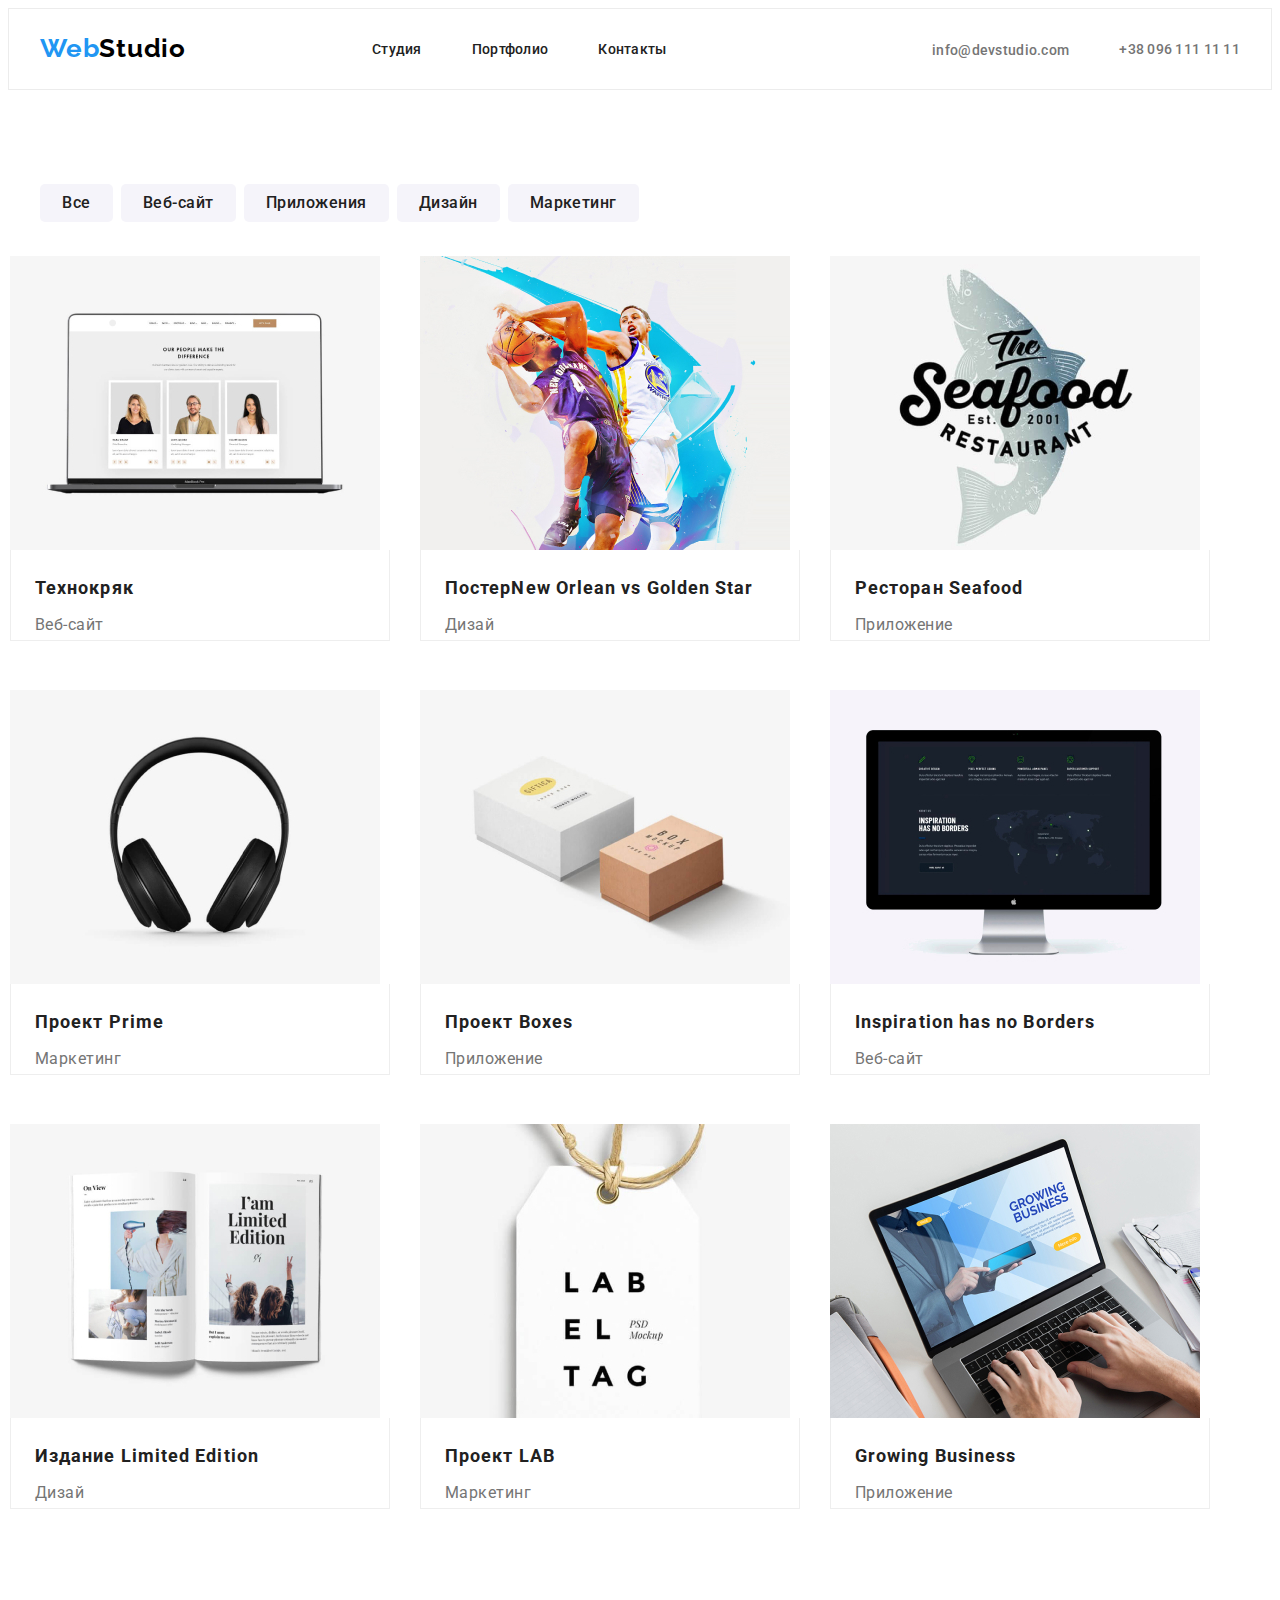
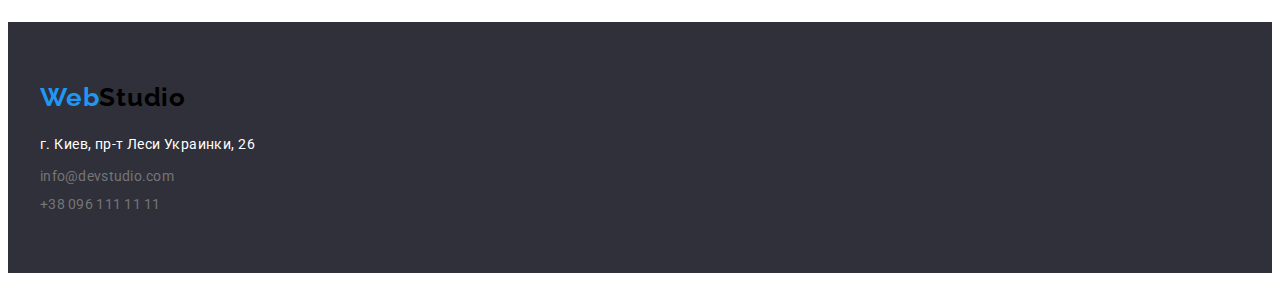
==== commit 734627d9: "home3" ====
--- a/portfolio.html
+++ b/portfolio.html
@@ -44,7 +44,7 @@
 </header>
 <main>
     <section class="gallery">
-        <div class="container gallery-container">
+        <div class="container">
         <h2 class="visually-hidden">Галерея</h2>
         <ul class="list btn btn-container">     
             <li class="btn-portfolio">  
--- a/css/style.css
+++ b/css/style.css
@@ -365,6 +365,9 @@
 
 /* -------------btn-------------- */
 
+.footer-portfolio {
+  margin-top: 94px;
+}
 .btn-container {
   display: flex;
   align-items: center;
@@ -377,7 +380,7 @@
 
 .btn-item {
   height: 38px;
-  min-width: 73;
+  min-width: 73px;
   background-color: #f5f4fa;
   border: 1px var(--second-text-color);
   border-radius: 5px;
@@ -421,11 +424,16 @@
 .gallery-title {
   padding-top: 20px;
   padding-left: 24px;
+  border-right: 1px solid #eeeeee;
+  border-left: 1px solid #eeeeee;
 }
 
 .gallery-text {
   padding-top: 4px;
   padding-left: 24px;
+  border-right: 1px solid #eeeeee;
+  border-bottom: 1px solid #eeeeee;
+  border-left: 1px solid #eeeeee;
 }
 
 .gallery-text {
@@ -438,22 +446,16 @@
 
 .gallery-list {
   display: flex;
-  flex-wrap: calc(100% / 9 - 30);
+  flex-wrap: wrap;
   margin-left: -30px;
   margin-bottom: -30px;
   padding-top: 34px;
 }
 
 .gallery-item {
-  flex-basis: calc(100% / 9 - 30px);
+  flex-basis: calc(100% / 3 - 30px);
   margin-right: 30px;
   margin-bottom: 30px;
   height: 404px;
-  background: var(--primary-title-color);
-  border: 1px solid #eeeeee;
-}
-
-.gallery-container {
-  padding-bottom: 94px;
 }
 /* -------------footer-------------- */
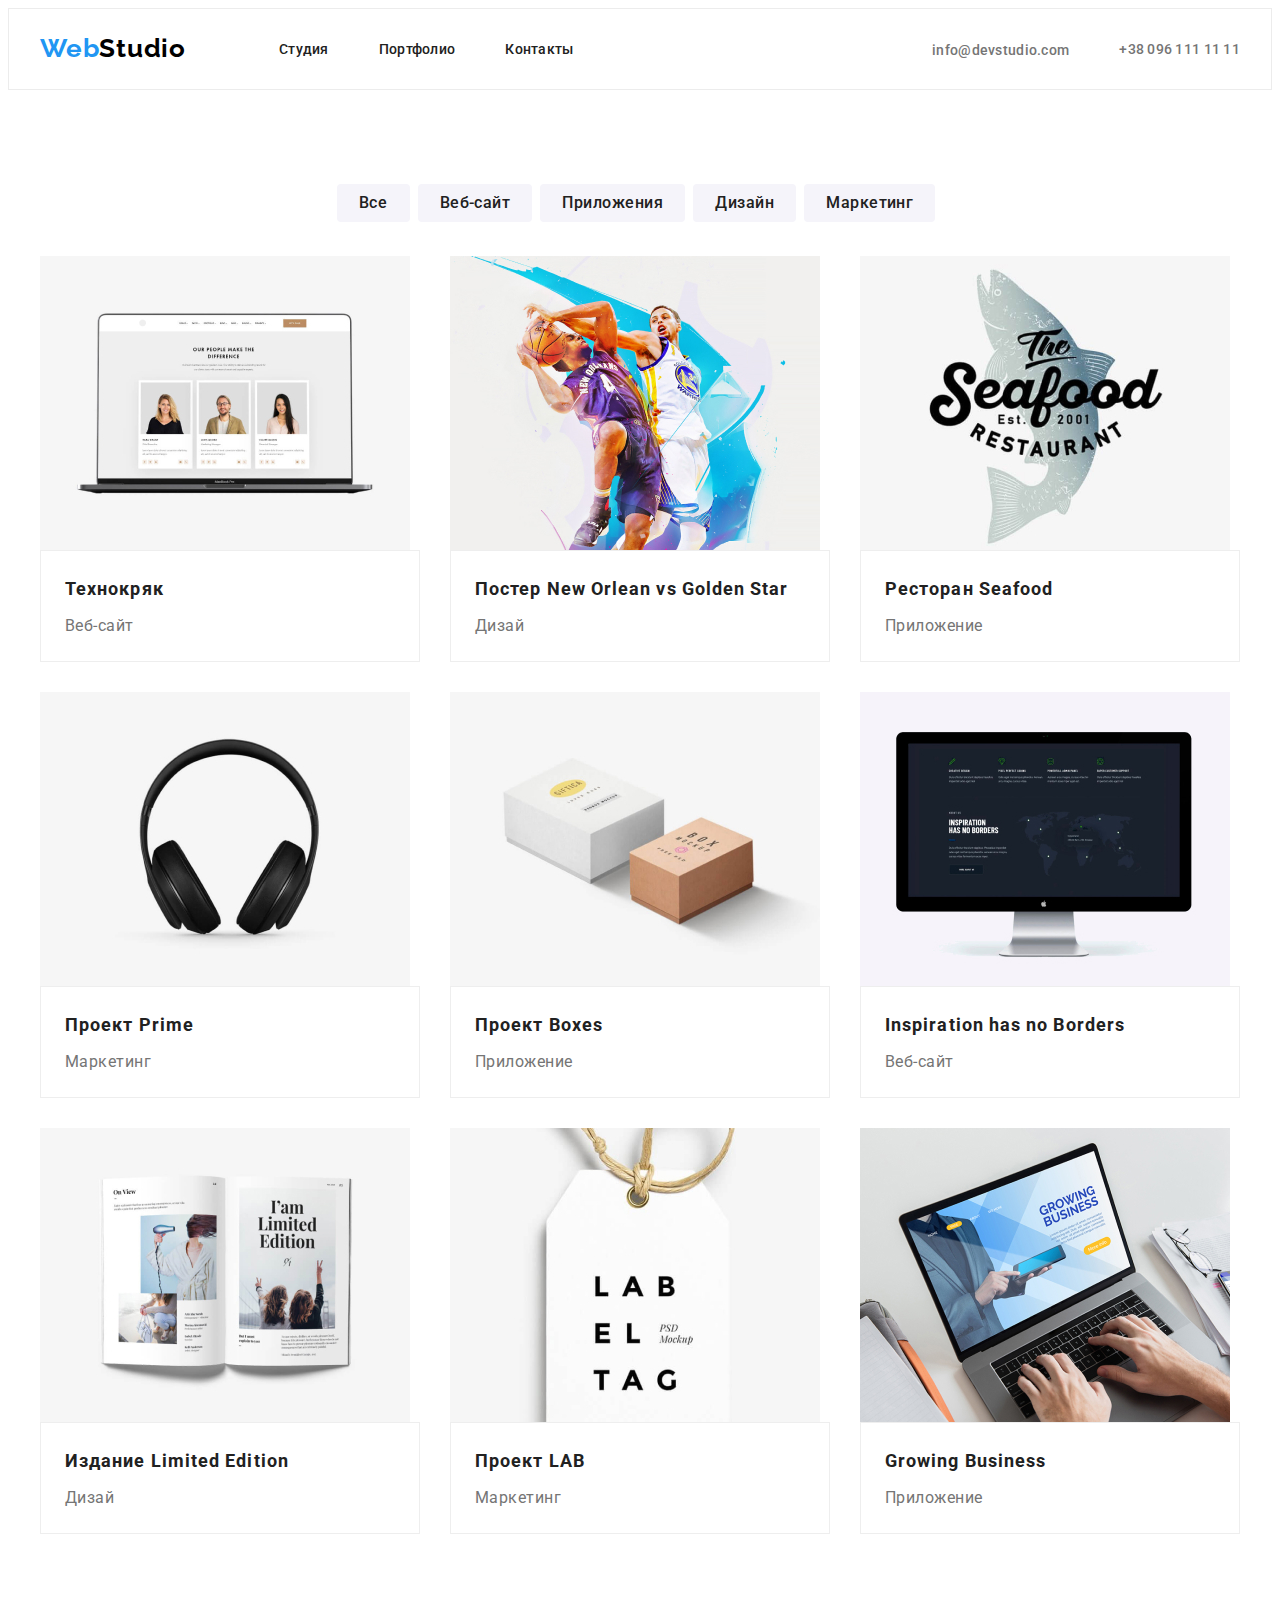
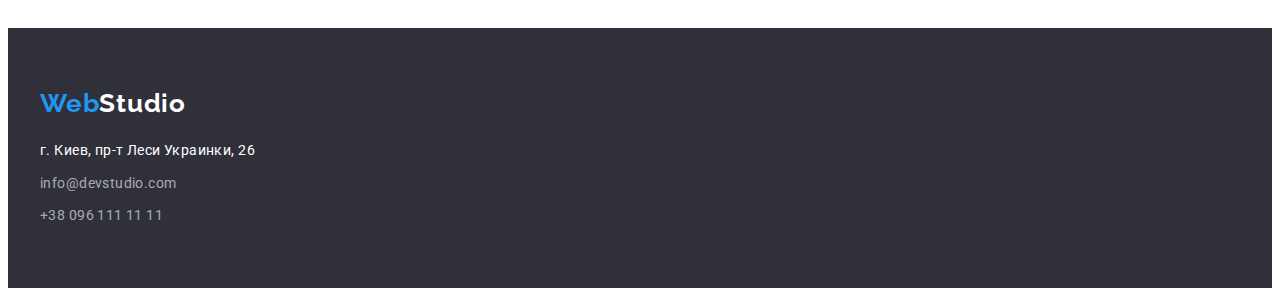
==== commit 044ac51b: "home3" ====
--- a/portfolio.html
+++ b/portfolio.html
@@ -72,74 +72,92 @@
             <li class="gallery-item">
                 <a class="link" href="">
                 <img src="./images/1computer.jpg" alt="Computer" width="370">
+                <div class="gallery-card">
                 <h3 class="gallery-title">Технокряк</h3>
                 <p class="gallery-text">Веб-сайт</p>
+                </div>
                 </a>
             </li>
             <li class="gallery-item">
                 <a class="link" href="">
                 <img src="./images/2basketball.jpg" alt="Basketball" width="370">
-                <h3 class="gallery-title">Постер<span lang="en">New Orlean vs Golden Star</span></h3>
+                <div class="gallery-card">
+                <h3 class="gallery-title">Постер<span lang="en"> New Orlean vs Golden Star</span></h3>
                 <p class="gallery-text">Дизай</p>
+                </div>
                 </a>
             </li>
             <li class="gallery-item">
                 <a class="link" href="">
                 <img src="./images/3seafood.jpg" alt="Seafood" width="370">
+                <div class="gallery-card">
                 <h3 class="gallery-title">Ресторан <span lang="en"> Seafood</span></h3>
                 <p class="gallery-text">Приложение</p>
+                </div>
                 </a>
             </li>
             <li class="gallery-item">
                 <a class="link" href="">
                 <img src="./images/4headphones.jpg" alt="Headphones" width="370">
+                <div class="gallery-card">
                 <h3 class="gallery-title">Проект <span lang="en">Prime</span></h3>
                 <p class="gallery-text">Маркетинг</p>
+                </div>
                 </a>
             </li>
             <li class="gallery-item">
                 <a class="link" href="">
                 <img src="./images/5boxes.jpg" alt="Boxes" width="370">
+                <div class="gallery-card">
                 <h3 class="gallery-title">Проект <span lang="en">Boxes</span></h3>
                 <p class="gallery-text">Приложение</p>
+                </div>
                 </a>
             </li>
             <li class="gallery-item">
                 <a class="link" href="">
                 <img src="./images/6monitor.jpg" alt="Monitore" width="370">
+                <div class="gallery-card">
                 <h3 class="gallery-title"><span lang="en">Inspiration has no Borders</span></h3>
                 <p class="gallery-text">Веб-сайт</p>
+                </div>
                 </a>
             </li>
             <li class="gallery-item">
                 <a class="link" href="">
                 <img src="./images/7book.jpg" alt="Book" width="370">
+                <div class="gallery-card">
                 <h3 class="gallery-title">Издание <span lang="en">Limited Edition</span></h3>
                 <p class="gallery-text">Дизай</p>
+                </div>
                 </a>
             </li>
             <li class="gallery-item">
                 <a class="link" href="">
                 <img src="./images/8label.jpg" alt="Label" width="370">
+                <div class="gallery-card">
                 <h3 class="gallery-title">Проект <span lang="en">LAB</span></h3>
                 <p class="gallery-text">Маркетинг</p>
+                </div>
                 </a>
             </li>
             <li class="gallery-item">
                 <a class="link" href="">
                 <img src="./images/9work-on-computer.jpg" alt="Work on computer" width="370">
+                <div class="gallery-card">
                 <h3 class="gallery-title"><span lang="en">Growing Business</span></h3>
                 <p class="gallery-text">Приложение</p>
+                </div>
                 </a>
             </li>
         </ul>
         </div>
     </section>
 </main>
-<footer class="footer footer-portfolio">
-    <div class="container  name-studio">
+<footer class="footer  name-studio">
+    <div class="container">
         <a href="./index.html" lang="en" class="header-first link"><span>Web</span><span
-                class="list header-second">Studio</span></a>
+                class="list footer-second">Studio</span></a>
         <ul class="list contact contact-footer">
             <li>
                 <a class="contact footer-contact-address link" rel="nofollow"
--- a/css/style.css
+++ b/css/style.css
@@ -97,11 +97,6 @@
   align-items: center;
 }
 
-.header-first,
-.header-second {
-  margin-right: 93px;
-}
-
 .nav-item:not(:last-child) {
   margin-right: 50px;
   height: 16px;
@@ -121,6 +116,7 @@
   line-height: 1.19;
   letter-spacing: 0.03em;
   color: var(--accent-color);
+  margin-right: 93px;
 }
 
 .header-second {
@@ -150,8 +146,14 @@
 
 /* -------------hero-------------- */
 
-.hero-title {
+.hero {
+  min-width: 1600px;
+  background-color: #2f303a;
+  height: 600px;
+  align-items: center;
+  margin-inline: auto;
   padding-top: 200px;
+  padding-bottom: 200px;
 }
 
 .hero-title {
@@ -195,20 +197,18 @@
   margin-top: 30px;
 }
 
-.hero {
-  min-width: 1600px;
-  background-color: #2f303a;
-  height: 600px;
-  align-items: center;
-  margin-inline: auto;
-}
-
 /* -------------about-------------- */
 
+.about {
+  padding-top: 94px;
+}
 .about-list {
-  padding-top: 94px;
-  display: flex;
-  align-items: center;
+  display: flex;
+  align-items: center;
+}
+
+.about-container {
+  width: 270px;
 }
 
 .about-container:not(:last-child) {
@@ -235,21 +235,23 @@
 
 /* -------------project-------------- */
 
+.project {
+  padding-top: 94px;
+  padding-bottom: 94px;
+}
 .project-title {
   border: 64px;
-  padding-top: 94px;
 }
 
 .img-list-cntainer {
   list-style: none;
   display: flex;
   text-align: center;
-  padding-top: 50px;
+  margin-top: 50px;
 }
 
 .img-list:not(:last-child) {
   margin-right: 30px;
-  padding-bottom: 94px;
 }
 
 .project-title {
@@ -265,16 +267,13 @@
 
 .team {
   background-color: #f5f4fa;
-}
-
-.team-title {
   padding-top: 94px;
+  padding-bottom: 94px;
 }
 
 .team-container {
   display: flex;
-  padding-top: 50px;
-  padding-bottom: 94px;
+  margin-top: 50px;
   align-items: center;
   margin-inline: auto;
 }
@@ -283,13 +282,13 @@
   margin-right: 30px;
 }
 
-.team-name {
-  margin-top: 30px;
-}
-
 .team-text {
-  margin-top: 10px;
-  margin-bottom: 30px;
+  padding-top: 10px;
+}
+
+.team-list {
+  padding-top: 30px;
+  padding-bottom: 30px;
 }
 
 .team-shadow {
@@ -338,15 +337,19 @@
 }
 
 .contact-footer-information {
-  padding-top: 9px;
+  margin-top: 9px;
+}
+
+.footer-second {
+  color: var(--header-color);
 }
 
 .footer-contact {
   font-weight: 400;
   font-size: 14px;
-  line-height: 1.14;
-  letter-spacing: 0.02em;
-  color: var(--primary-text-color);
+  line-height: 1.7;
+  letter-spacing: 0.03em;
+  color: rgba(255, 255, 255, 0.6);
 }
 
 .footer-contact-address {
@@ -368,10 +371,16 @@
 .footer-portfolio {
   margin-top: 94px;
 }
+
+.gallery {
+  padding-top: 94px;
+  padding-bottom: 94px;
+}
+
 .btn-container {
   display: flex;
-  align-items: center;
-  padding-top: 94px;
+  justify-content: center;
+  align-items: center;
 }
 
 .btn-portfolio {
@@ -381,9 +390,9 @@
 .btn-item {
   height: 38px;
   min-width: 73px;
-  background-color: #f5f4fa;
+  background: #f5f4fa;
   border: 1px var(--second-text-color);
-  border-radius: 5px;
+  border-radius: 4px;
   padding: 6px 22px;
 }
 
@@ -421,19 +430,8 @@
   color: var(--secondary-title-color);
 }
 
-.gallery-title {
-  padding-top: 20px;
-  padding-left: 24px;
-  border-right: 1px solid #eeeeee;
-  border-left: 1px solid #eeeeee;
-}
-
 .gallery-text {
   padding-top: 4px;
-  padding-left: 24px;
-  border-right: 1px solid #eeeeee;
-  border-bottom: 1px solid #eeeeee;
-  border-left: 1px solid #eeeeee;
 }
 
 .gallery-text {
@@ -447,15 +445,19 @@
 .gallery-list {
   display: flex;
   flex-wrap: wrap;
-  margin-left: -30px;
+  margin-right: -30px;
   margin-bottom: -30px;
-  padding-top: 34px;
+  margin-top: 34px;
 }
 
 .gallery-item {
   flex-basis: calc(100% / 3 - 30px);
   margin-right: 30px;
   margin-bottom: 30px;
-  height: 404px;
+}
+
+.gallery-card {
+  padding: 20px 24px 20px 24px;
+  border: 1px solid #eeeeee;
 }
 /* -------------footer-------------- */
